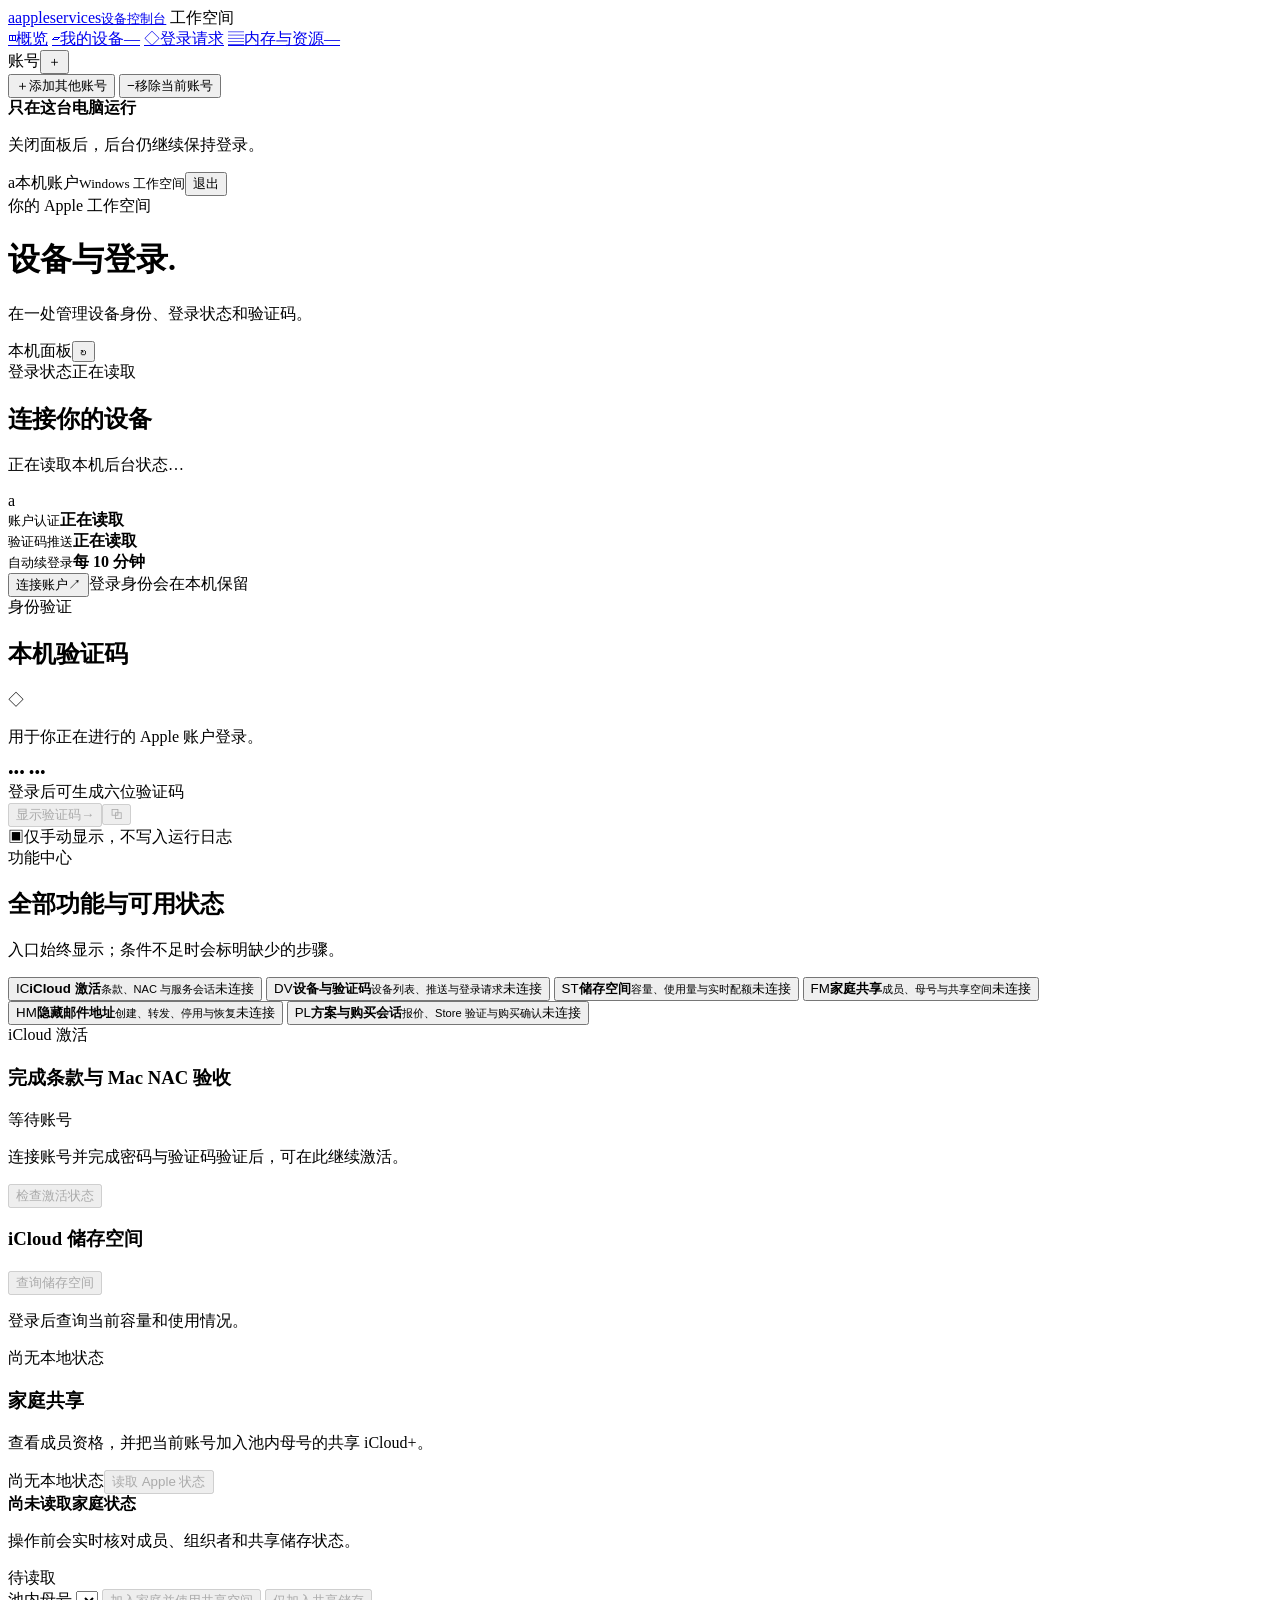
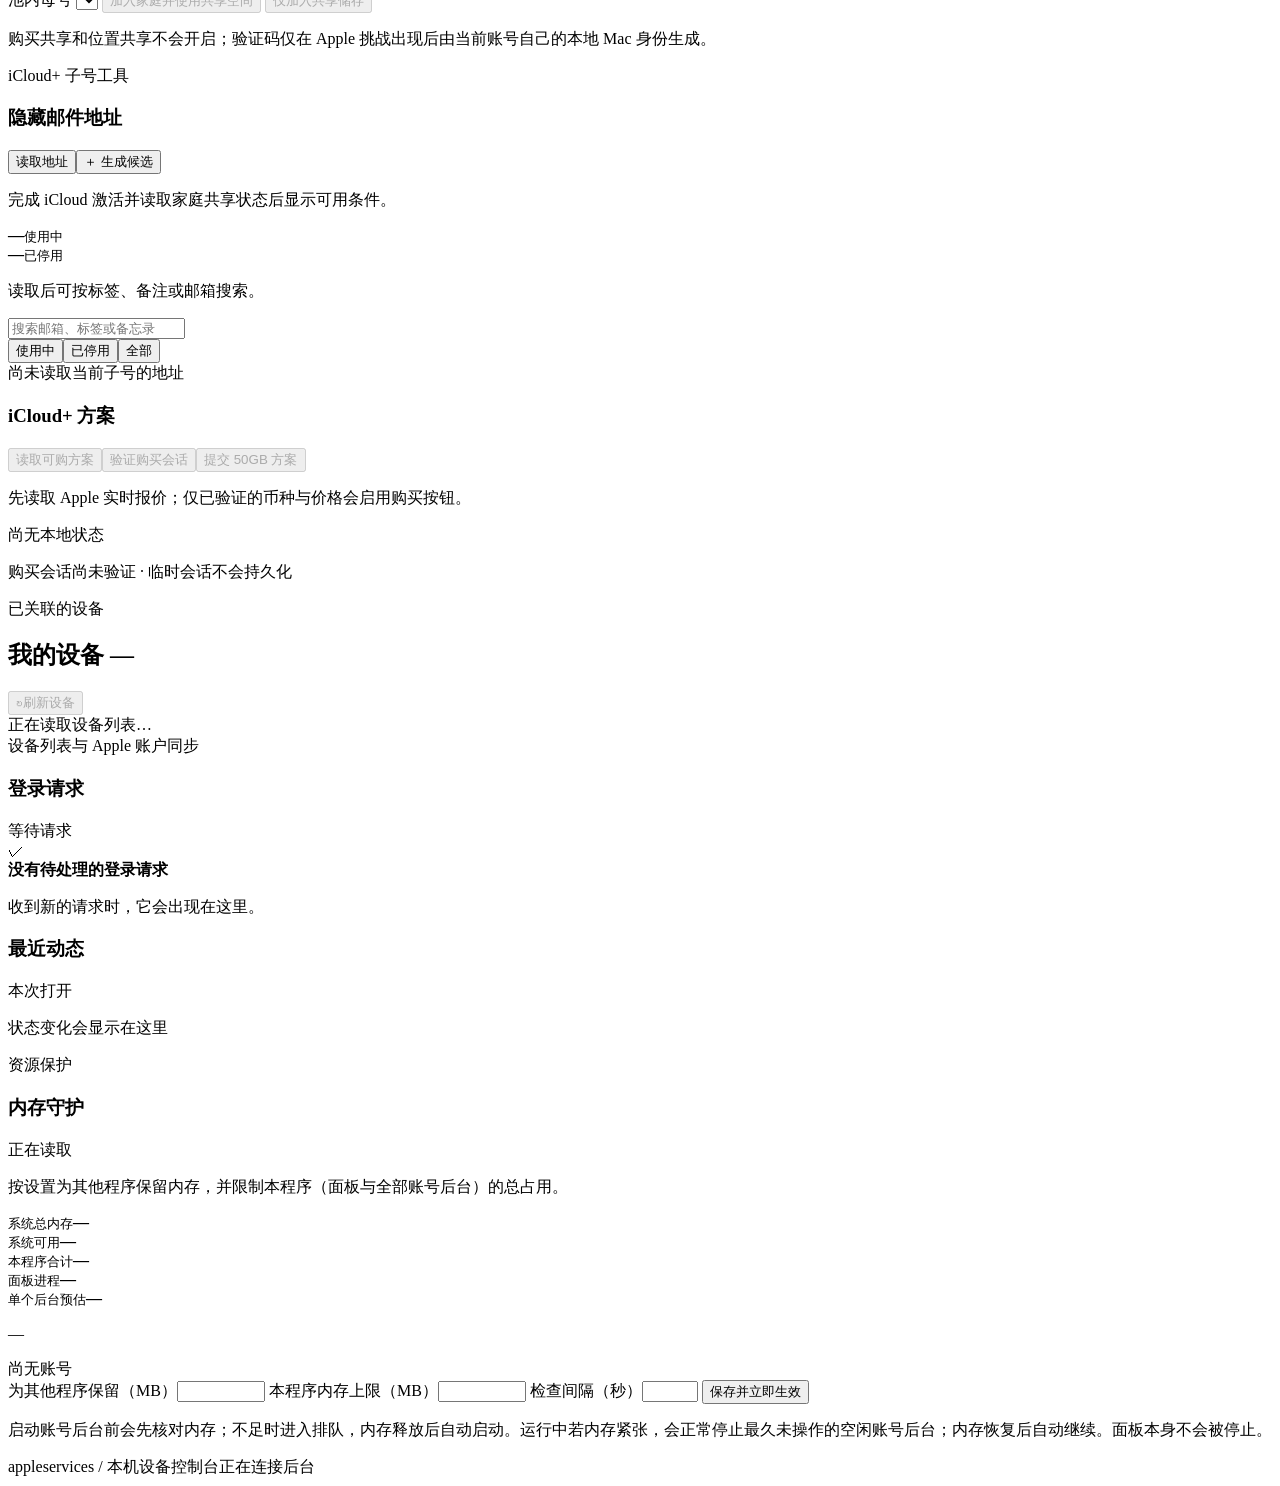
==== internal/dashboard/web/index.html @ 351e4c9a "Initial source release" ====
<!doctype html>
<html lang="zh-CN">
<head>
  <meta charset="utf-8">
  <meta name="viewport" content="width=device-width,initial-scale=1">
  <meta name="app-token" content="__APP_TOKEN__">
  <meta name="auth-token" content="__AUTH_TOKEN__">
  <title>appleservices · 设备控制台</title>
  <link rel="stylesheet" href="/app.css">
  <script src="/app.js" defer></script>
</head>
<body>
<aside class="sidebar">
  <a class="brand" href="#"><span class="brand-icon">a<span></span></span><span>appleservices<small>设备控制台</small></span></a>
  <span class="nav-label">工作空间</span>
  <nav>
    <a href="#overview" class="nav-item selected"><span class="nav-icon">◫</span>概览<span class="nav-marker"></span></a>
    <a href="#devices" class="nav-item"><span class="nav-icon">▱</span>我的设备<span class="nav-count" id="navCount">—</span></a>
    <a href="#requests" class="nav-item"><span class="nav-icon">◇</span>登录请求<span class="request-dot" id="requestDot" hidden></span></a>
    <a href="#memory" class="nav-item"><span class="nav-icon">▤</span>内存与资源<span class="nav-count" id="memoryNavState">—</span></a>
  </nav>
  <div class="account-switcher">
    <div class="account-switcher-head"><span class="nav-label">账号</span><button type="button" id="addAccountButton" title="添加账号">＋</button></div>
    <div id="accountList" class="account-list"></div>
    <button type="button" class="add-account-item" id="addAccountButtonSecondary"><span>＋</span>添加其他账号</button>
    <button type="button" class="add-account-item" id="removeAccountButton" title="只从列表移除，设备身份保留在磁盘上"><span>−</span>移除当前账号</button>
  </div>
  <div class="sidebar-note"><span class="small-orb"></span><strong>只在这台电脑运行</strong><p>关闭面板后，后台仍继续保持登录。</p></div>
  <div class="sidebar-bottom"><span class="avatar">a</span><span id="sidebarAccount">本机账户<small>Windows 工作空间</small></span><button type="button" class="sidebar-logout" id="logoutDashboard">退出</button></div>
</aside>
<main id="overview">
  <header class="page-header"><div><div class="eyebrow">你的 Apple 工作空间</div><h1>设备与登录<span class="heading-dot">.</span></h1><p>在一处管理设备身份、登录状态和验证码。</p></div><div class="header-actions"><span class="local-badge"><span></span>本机面板</span><button class="icon-button" id="reloadView" aria-label="刷新状态" title="刷新状态">↻</button></div></header>
  <div id="notice" class="notice" role="status" hidden></div>
  <section class="top-grid overview-only">
    <article class="session-card">
      <div class="session-top"><span class="card-kicker">登录状态</span><span class="status-badge" id="statusBadge"><i></i>正在读取</span></div>
      <div class="session-body"><div><h2 id="sessionTitle">连接你的设备</h2><p id="sessionDescription">正在读取本机后台状态…</p><span class="account-tag" id="accountTag" hidden></span></div><div class="computer-art" aria-hidden="true"><div class="computer-screen"><div class="screen-gradient"></div><span class="screen-mark">a</span></div><div class="computer-base"></div><div class="computer-shadow"></div></div></div>
      <div class="session-metrics"><div><span class="metric-dot" id="authDot"></span><div><small>账户认证</small><strong id="authState">正在读取</strong></div></div><div><span class="metric-dot" id="pushDot"></span><div><small>验证码推送</small><strong id="pushState">正在读取</strong></div></div><div><span class="metric-dot" id="renewDot"></span><div><small>自动续登录</small><strong id="renewState">每 10 分钟</strong></div></div></div>
      <div class="session-actions"><button class="button button-light" id="startButton">连接账户<span>↗</span></button><button class="button button-light" id="renewButton" hidden>验证 Apple 账户<span>✓</span></button><button class="quiet-button" id="stopButton" hidden>停止后台</button><span class="session-hint" id="sessionHint">登录身份会在本机保留</span></div>
    </article>
    <article class="code-card"><div class="card-title-row"><div><span class="card-kicker dark">身份验证</span><h2>本机验证码</h2></div><span class="shield-icon">◇</span></div><p class="card-description">用于你正在进行的 Apple 账户登录。</p><div class="code-display" id="codeDisplay" aria-live="polite">••• <span>•••</span></div><div class="code-detail" id="codeDetail">登录后可生成六位验证码</div><div class="code-actions"><button class="button button-primary" id="codeButton" disabled>显示验证码<span>→</span></button><button class="copy-button" id="copyButton" aria-label="复制验证码" title="复制验证码" disabled>⧉</button></div><div class="code-footer"><span class="lock-icon">▣</span>仅手动显示，不写入运行日志</div></article>
  </section>
  <div class="notice overview-only" id="capabilityNotice" role="status" hidden></div>
  <section class="verification-banner overview-only" id="smsPanel" hidden><div><span class="card-kicker dark">首次登录验证</span><h3>输入手机号收到的短信验证码</h3><p>验证码已发送到账户绑定的手机号。</p></div><form id="smsForm"><input id="smsCode" inputmode="numeric" autocomplete="one-time-code" pattern="[0-9]{6}" maxlength="6" placeholder="六位短信验证码" aria-label="六位短信验证码" required><button class="button button-primary" type="submit">验证并登录</button><button class="quiet-button dark-text" type="button" id="resendButton">重发短信</button></form></section>
  <section class="verification-banner overview-only" id="pairingPanel" hidden><div><span class="card-kicker dark">设备配对验证</span><h3>输入受信任设备显示的配对码</h3><p>项目通过 APS 和 GSA 完成证明交换，不启动官方客户端。</p></div><form id="pairingForm"><input id="pairingCode" inputmode="numeric" pattern="[0-9]{6}" maxlength="6" placeholder="六位配对码" aria-label="六位配对码" required><button class="button button-primary" type="submit">发送配对证明</button></form></section>
  <section class="feature-center overview-only" id="featureCenter">
    <div class="feature-center-head"><div><span class="section-kicker">功能中心</span><h2>全部功能与可用状态</h2></div><p>入口始终显示；条件不足时会标明缺少的步骤。</p></div>
    <div class="feature-grid">
      <button class="feature-tile" type="button" data-feature-target="activationCard"><span class="feature-symbol">IC</span><span><strong>iCloud 激活</strong><small>条款、NAC 与服务会话</small></span><span class="feature-tile-state locked" id="featureActivationStatus">未连接</span></button>
      <button class="feature-tile" type="button" data-feature-target="devices"><span class="feature-symbol">DV</span><span><strong>设备与验证码</strong><small>设备列表、推送与登录请求</small></span><span class="feature-tile-state locked" id="featureDeviceStatus">未连接</span></button>
      <button class="feature-tile" type="button" data-feature-target="storageCard"><span class="feature-symbol">ST</span><span><strong>储存空间</strong><small>容量、使用量与实时配额</small></span><span class="feature-tile-state locked" id="featureStorageStatus">未连接</span></button>
      <button class="feature-tile" type="button" data-feature-target="familyCard"><span class="feature-symbol">FM</span><span><strong>家庭共享</strong><small>成员、母号与共享空间</small></span><span class="feature-tile-state locked" id="featureFamilyStatus">未连接</span></button>
      <button class="feature-tile" type="button" data-feature-target="hmeCard"><span class="feature-symbol">HM</span><span><strong>隐藏邮件地址</strong><small>创建、转发、停用与恢复</small></span><span class="feature-tile-state locked" id="featureHMEStatus">未连接</span></button>
      <button class="feature-tile" type="button" data-feature-target="planCard"><span class="feature-symbol">PL</span><span><strong>方案与购买会话</strong><small>报价、Store 验证与购买确认</small></span><span class="feature-tile-state locked" id="featureStoreStatus">未连接</span></button>
    </div>
  </section>
  <section class="request-card overview-only feature-locked" id="activationCard"><div class="card-title-row"><div><span class="card-kicker">iCloud 激活</span><h3>完成条款与 Mac NAC 验收</h3></div><span class="subtle-tag" id="activationState">等待账号</span></div><p id="activationSummary" class="card-description">连接账号并完成密码与验证码验证后，可在此继续激活。</p><p id="activationVersions" class="cache-note" hidden></p><div class="commerce-actions"><a class="text-button" id="activationICloudTerms" target="_blank" rel="noopener" hidden>查看 iCloud 条款 ↗</a><a class="text-button" id="activationMediaTerms" target="_blank" rel="noopener" hidden>查看媒体服务条款 ↗</a><button class="text-button" id="activationCheckButton" disabled>检查激活状态</button><button class="button button-primary" id="activationAcceptButton" hidden>同意条款并继续激活</button></div></section>
  <section class="request-card overview-only" id="storageCard"><div class="card-title-row"><h3>iCloud 储存空间</h3><button class="text-button" id="storageButton" disabled>查询储存空间</button></div><p id="storageSummary" class="card-description">登录后查询当前容量和使用情况。</p><p id="storageCacheNote" class="cache-note">尚无本地状态</p></section>
  <section class="request-card overview-only family-card" id="familyCard">
    <div class="card-title-row"><div><h3>家庭共享</h3><p class="card-description">查看成员资格，并把当前账号加入池内母号的共享 iCloud+。</p></div><div class="family-head-actions"><span id="familyCacheNote">尚无本地状态</span><button class="text-button" id="familyRefreshButton" disabled>读取 Apple 状态</button></div></div>
    <div class="family-status" id="familyStatus"><span class="family-state-dot"></span><div class="family-status-copy"><strong id="familySummary">尚未读取家庭状态</strong><p id="familyDetail">操作前会实时核对成员、组织者和共享储存状态。</p></div><span class="family-status-chip" id="familyStatusChip">待读取</span></div>
    <div class="family-map" id="familyMap" hidden>
      <div class="family-node family-node-organizer"><span class="family-crown">★</span><div><small>家庭母号</small><strong id="familyOrganizerName">—</strong></div></div>
      <div class="family-link"><span></span><small>共享 iCloud+</small><b>→</b></div>
      <div class="family-node family-node-current"><span class="family-avatar" id="familyCurrentAvatar">A</span><div><small>当前账号</small><strong id="familyCurrentName">—</strong></div></div>
    </div>
    <div class="family-metrics" id="familyMetrics" hidden>
      <div><small>家庭成员</small><strong id="familyMemberCount">—</strong></div>
      <div><small>当前角色</small><strong id="familyRole">—</strong></div>
      <div><small>共享储存</small><strong id="familyStorageState">—</strong></div>
      <div><small>共享容量</small><strong id="familyStorageBytes">—</strong></div>
    </div>
    <div class="family-controls" id="familyControls">
      <label for="familyOrganizer">池内母号</label>
      <select id="familyOrganizer" aria-label="池内母号"></select>
      <button class="button button-primary" id="familyAddButton" disabled>加入家庭并使用共享空间</button>
      <button class="button button-light" id="familyJoinStorageButton" disabled>仅加入共享储存</button>
    </div>
    <div class="family-remove-controls" id="familyRemoveControls" hidden>
      <div><strong>成员管理</strong><small>从当前家庭移出一个池内普通成员</small></div>
      <select id="familyRemoveMember" aria-label="要移出的家庭成员"></select>
      <button class="button button-danger" id="familyRemoveButton" disabled>移出家庭</button>
    </div>
    <p class="family-safety" id="familySafety">购买共享和位置共享不会开启；验证码仅在 Apple 挑战出现后由当前账号自己的本地 Mac 身份生成。</p>
  </section>
  <section class="request-card overview-only hme-card feature-locked" id="hmeCard">
    <div class="card-title-row"><div><span class="card-kicker">iCloud+ 子号工具</span><h3>隐藏邮件地址</h3></div><div class="commerce-actions"><button class="text-button" id="hmeListButton">读取地址</button><button class="text-button hme-create-button" id="hmeGenerateButton">＋ 生成候选</button></div></div>
    <p class="feature-prerequisite" id="hmeAvailability">完成 iCloud 激活并读取家庭共享状态后显示可用条件。</p>
    <div class="hme-summary"><div><strong id="hmeActiveCount">—</strong><small>使用中</small></div><div><strong id="hmeInactiveCount">—</strong><small>已停用</small></div><p id="hmeSummary">读取后可按标签、备注或邮箱搜索。</p></div>
    <div class="hme-forward-settings" id="hmeForwardSettings" hidden><div><small>所有隐私邮箱统一转发到</small><strong id="hmeForwardCurrent">—</strong><p id="hmeForwardHint">Apple 只允许选择已关联并验证的账户邮箱。</p></div><select id="hmeForwardSelect" aria-label="默认转发邮箱"></select><button class="button button-light" id="hmeForwardButton" disabled>保存转发目标</button><a class="text-button" href="https://account.apple.com/account/manage/section/signin-and-security" target="_blank" rel="noopener">管理账户邮箱 ↗</a></div>
    <div class="hme-reachable" id="hmeReachablePanel" hidden><div><small>协议添加可联系邮箱</small><strong>添加并验证后自动切换全部隐私邮箱</strong></div><input id="hmeReachableEmail" type="email" maxlength="254" autocomplete="off" placeholder="目标转发邮箱" aria-label="要添加的账户邮箱"><button class="button button-light" id="hmeReachableStartButton" disabled>发送邮箱验证码</button><form id="hmeReachableCodeForm" hidden><input id="hmeReachableCode" inputmode="numeric" autocomplete="one-time-code" pattern="[0-9]{4,8}" maxlength="8" placeholder="邮箱验证码" aria-label="目标邮箱验证码" required><button class="button button-primary" type="submit">验证并切换</button></form></div>
    <div class="hme-candidate" id="hmeCandidatePanel" hidden><div><small>Apple 候选地址</small><strong id="hmeCandidateAddress">—</strong></div><input id="hmeCreateLabel" maxlength="128" placeholder="标签" aria-label="新地址标签"><input id="hmeCreateNote" maxlength="1024" placeholder="备忘录（可选）" aria-label="新地址备忘录"><button class="button button-primary" id="hmeReserveButton">确认创建</button><button class="icon-button" id="hmeCancelCandidate" title="取消候选" aria-label="取消候选">×</button></div>
    <div class="hme-toolbar"><input id="hmeSearch" type="search" placeholder="搜索邮箱、标签或备忘录" aria-label="搜索隐藏邮件地址"><div class="hme-segments" role="group" aria-label="邮箱状态"><button class="active" data-hme-filter="active">使用中</button><button data-hme-filter="inactive">已停用</button><button data-hme-filter="all">全部</button></div></div>
    <div class="hme-list" id="hmeList"><div class="hme-empty">尚未读取当前子号的地址</div></div>
    <button class="text-button hme-more" id="hmeMoreButton" hidden>显示更多</button>
  </section>
  <section class="request-card overview-only" id="planCard"><div class="card-title-row"><h3>iCloud+ 方案</h3><div class="commerce-actions"><button class="text-button" id="planButton" disabled>读取可购方案</button><button class="text-button" id="storeAuthButton" disabled>验证购买会话</button><button class="text-button" id="purchaseButton" disabled>提交 50GB 方案</button></div></div><p id="planSummary" class="card-description">先读取 Apple 实时报价；仅已验证的币种与价格会启用购买按钮。</p><p id="planCacheNote" class="cache-note">尚无本地状态</p><p id="storeAuthSummary" class="card-description">购买会话尚未验证 · 临时会话不会持久化</p><form id="storeAuthForm" hidden><input id="storeCode" inputmode="numeric" autocomplete="one-time-code" pattern="[0-9]{6}" maxlength="6" placeholder="Apple Store 六位验证码" aria-label="Apple Store 六位验证码" required><button class="text-button" type="submit">完成购买会话验证</button></form><div id="planList" class="plan-list"></div></section>
  <section id="devices" class="devices-section"><div class="section-heading"><div><span class="section-kicker">已关联的设备</span><h2>我的设备 <span id="deviceCount">—</span></h2></div><button class="text-button" id="devicesButton" disabled>↻<span>刷新设备</span></button></div><div class="device-grid" id="deviceGrid"><div class="empty-state">正在读取设备列表…</div></div><div class="section-footnote"><span class="footnote-dot"></span><span id="deviceUpdate">设备列表与 Apple 账户同步</span></div></section>
  <section class="lower-grid"><article class="request-card" id="requests"><div class="card-title-row"><h3>登录请求</h3><span class="subtle-tag" id="requestTag">等待请求</span></div><div class="request-content" id="requestContent"><span class="request-symbol">✓</span><div><strong id="requestTitle">没有待处理的登录请求</strong><p id="requestText">收到新的请求时，它会出现在这里。</p></div></div><div class="request-actions" id="requestActions" hidden><button class="button button-primary" id="allowButton">允许并显示验证码</button><button class="button button-outline" id="denyButton">拒绝</button></div></article><article class="activity-card overview-activity"><div class="card-title-row"><h3>最近动态</h3><span class="subtle-label">本次打开</span></div><div id="activityList" class="activity-list"><p class="empty-activity">状态变化会显示在这里</p></div></article></section>
  <section class="request-card memory-section" id="memory">
    <div class="card-title-row"><div><span class="card-kicker">资源保护</span><h3>内存守护</h3></div><span class="subtle-tag" id="memoryStateTag">正在读取</span></div>
    <p class="card-description" id="memorySummary">按设置为其他程序保留内存，并限制本程序（面板与全部账号后台）的总占用。</p>
    <div class="memory-metrics">
      <div><small>系统总内存</small><strong id="memSystemTotal">—</strong></div>
      <div><small>系统可用</small><strong id="memSystemAvailable">—</strong></div>
      <div><small>本程序合计</small><strong id="memAppTotal">—</strong></div>
      <div><small>面板进程</small><strong id="memDashboard">—</strong></div>
      <div><small>单个后台预估</small><strong id="memEstimate">—</strong></div>
    </div>
    <div class="memory-bar" aria-hidden="true"><span id="memAppBar"></span></div>
    <p class="cache-note" id="memorySource">—</p>
    <div class="memory-accounts" id="memoryAccounts"><div class="hme-empty">尚无账号</div></div>
    <form id="memorySettingsForm" class="memory-settings">
      <label><span>为其他程序保留（MB）</span><input id="memReserve" type="number" min="0" max="1048576" step="64" required></label>
      <label><span>本程序内存上限（MB）</span><input id="memMaxApp" type="number" min="128" max="1048576" step="64" required></label>
      <label><span>检查间隔（秒）</span><input id="memInterval" type="number" min="1" max="300" step="1" required></label>
      <button class="button button-primary" type="submit" id="memSaveButton">保存并立即生效</button>
    </form>
    <p class="family-safety">启动账号后台前会先核对内存；不足时进入排队，内存释放后自动启动。运行中若内存紧张，会正常停止最久未操作的空闲账号后台；内存恢复后自动继续。面板本身不会被停止。</p>
  </section>
  <footer class="page-footer"><span>appleservices <span class="footer-separator">/</span> 本机设备控制台</span><span id="lastUpdated">正在连接后台</span></footer>
</main>
<dialog id="loginDialog"><form id="loginForm" class="dialog-form" novalidate><div class="dialog-top"><span class="dialog-icon">a</span><button class="dialog-close" type="button" id="closeLogin" aria-label="关闭">×</button></div><div class="eyebrow">恢复你的工作空间</div><h2>连接 Apple 账户</h2><p id="loginDescription">可粘贴一行导入格式，或分开填写账号信息。账号密码和设备码链接会加密保存。</p><label for="accountImport">一行导入（可选）</label><input id="accountImport" type="password" autocomplete="off" placeholder="账号----密码----设备码接收链接"><div class="dialog-separator"><span>或分开填写</span></div><label for="appleID">Apple 账户</label><input id="appleID" name="apple_id" type="email" autocomplete="username" placeholder="你的账户邮箱"><label for="password">密码</label><input id="password" name="password" type="password" autocomplete="off" placeholder="输入账户密码"><label for="deviceCodeURL">设备码接收链接（可选）</label><input id="deviceCodeURL" type="password" inputmode="url" autocomplete="off" placeholder="https://.../getcode?id=..."><label for="twofactor">首次验证方式</label><select id="twofactor" name="twofactor"><option value="trusted-device">受信任设备验证码（推荐）</option><option value="sms">发送新的短信验证码</option><option value="sms-existing">使用已有短信码（不重新发送）</option><option value="circle">受信任设备配对</option></select><button class="button button-primary dialog-submit" id="loginSubmit" type="submit">登录并保持在线<span>→</span></button><button class="text-button danger-text" id="forgetCredentials" type="button" hidden>删除已保存的重连信息</button><div class="dialog-note" id="loginNote">密码和设备码链接使用服务器专用密钥加密，账号列表和日志不会保存明文。</div></form></dialog>
<dialog id="stopDialog"><div class="dialog-form"><div class="eyebrow">后台连接</div><h2>停止保持登录？</h2><p>暂停推送接收和自动续登录。已保存的设备身份与 Cookie 会保留。</p><div class="dialog-actions"><button class="button button-outline" id="cancelStop">继续在线</button><button class="button button-danger" id="confirmStop">停止后台</button></div></div></dialog>
<dialog id="hmeEditDialog"><form id="hmeEditForm" class="dialog-form"><div class="dialog-top"><span class="dialog-icon">@</span><button class="dialog-close" type="button" id="closeHMEEdit" aria-label="关闭">×</button></div><div class="eyebrow">隐藏邮件地址</div><h2>编辑地址信息</h2><p id="hmeEditAddress">—</p><label for="hmeEditLabel">标签</label><input id="hmeEditLabel" maxlength="128" required><label for="hmeEditNote">备忘录</label><input id="hmeEditNote" maxlength="1024"><button class="button button-primary dialog-submit" type="submit">存储更改</button></form></dialog>
</body>
</html>
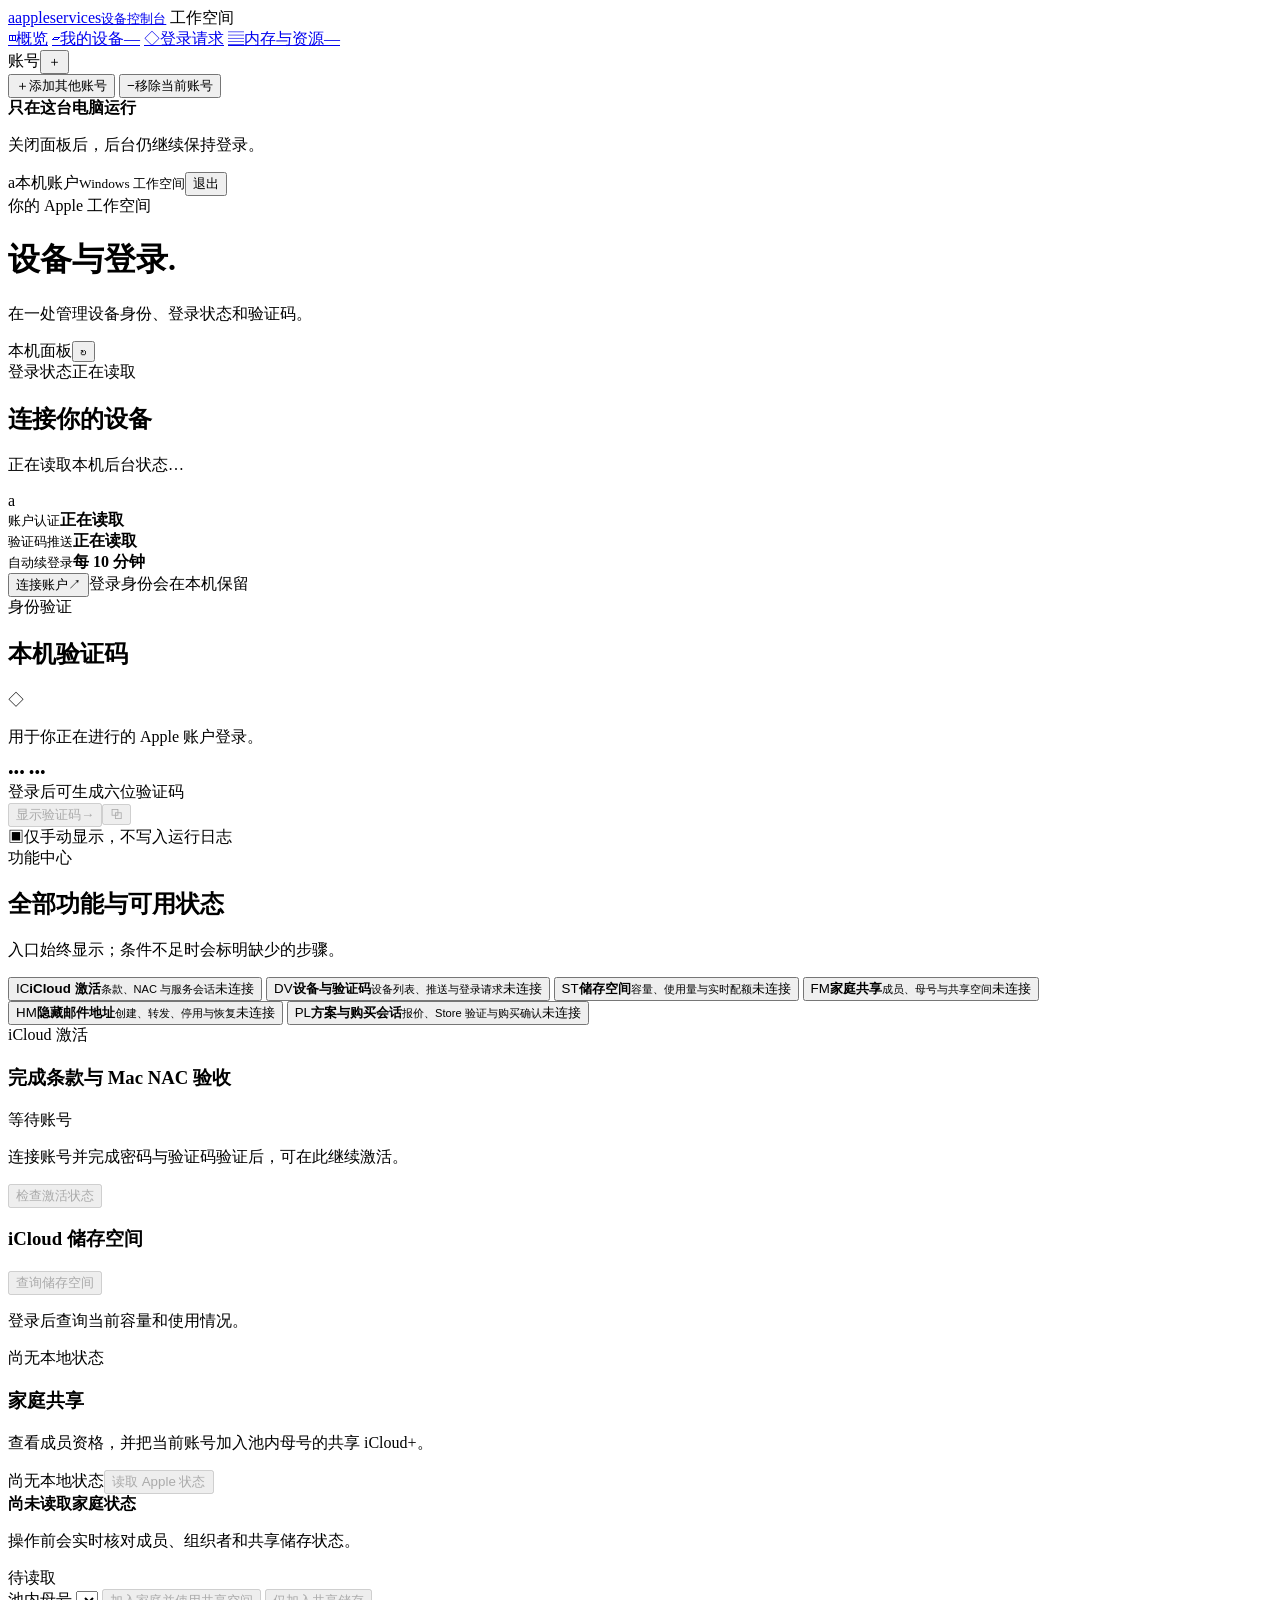
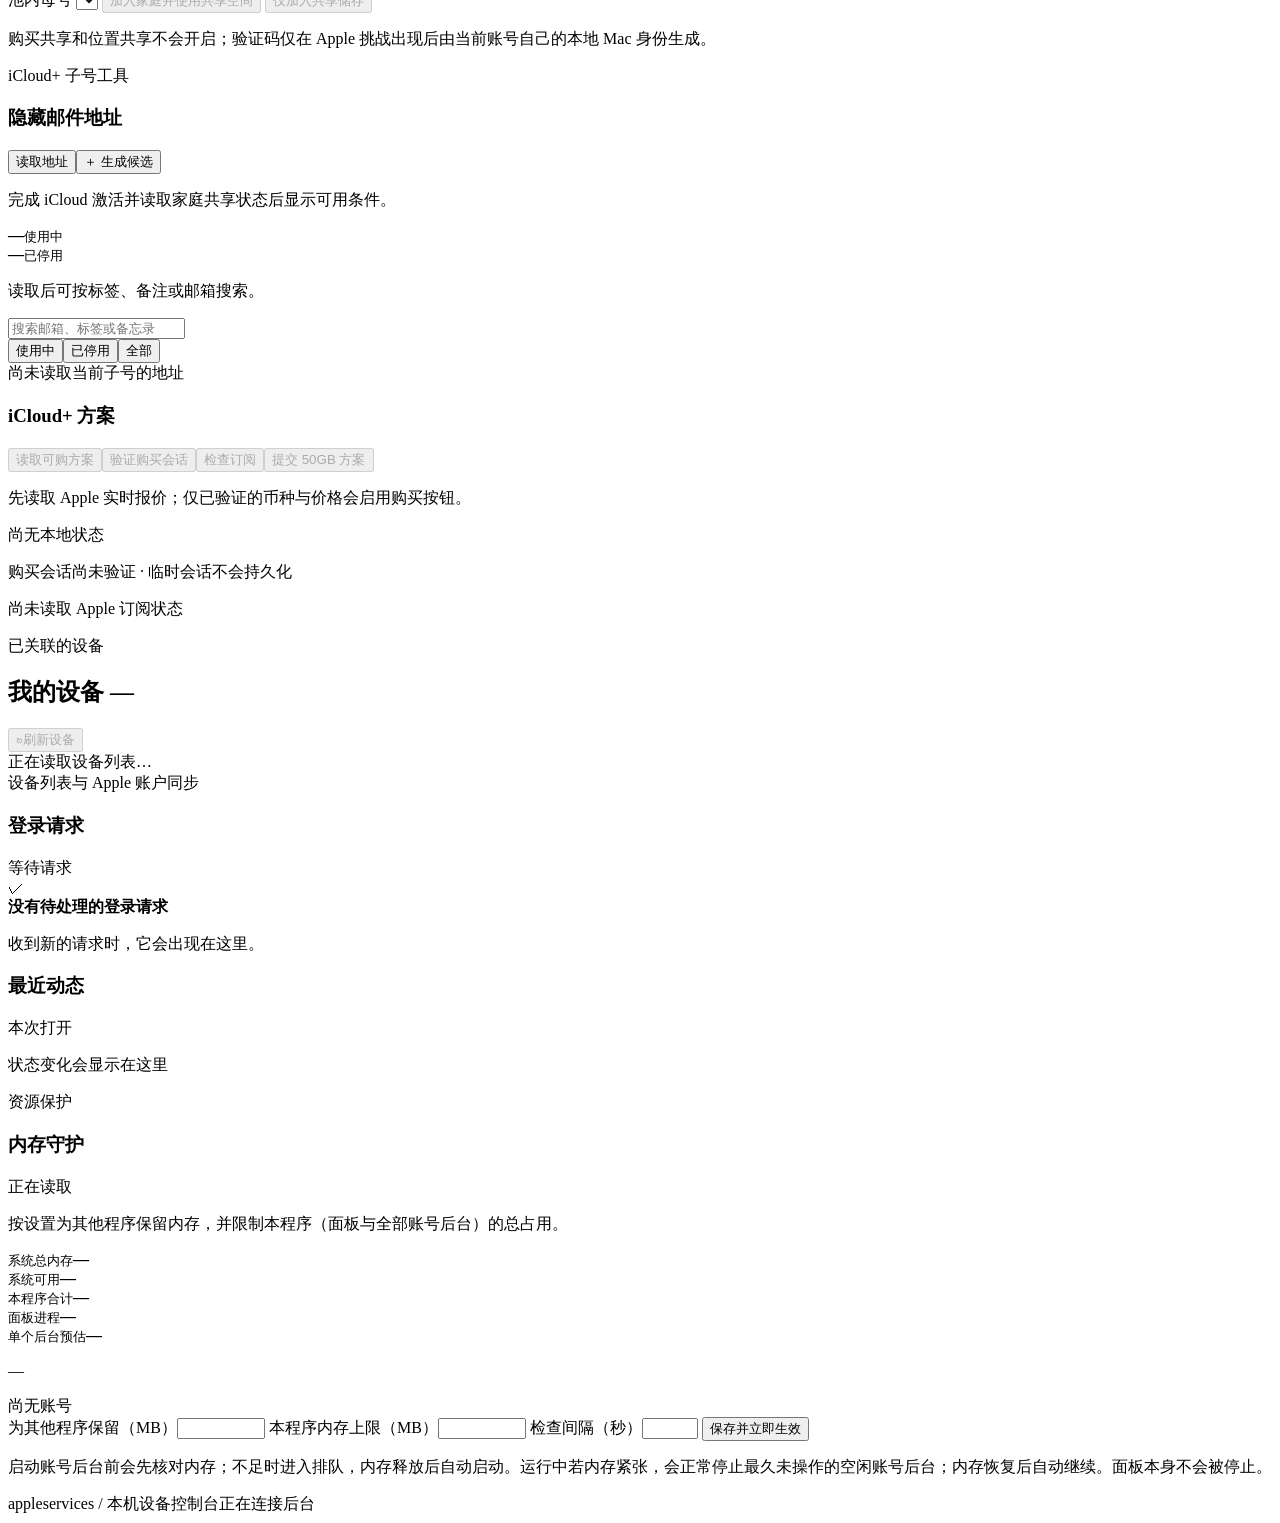
==== commit d72ce233: "Fix verified iCloud+ 50GB purchase flow" ====
--- a/internal/dashboard/web/index.html
+++ b/internal/dashboard/web/index.html
@@ -94,7 +94,7 @@
     <div class="hme-list" id="hmeList"><div class="hme-empty">尚未读取当前子号的地址</div></div>
     <button class="text-button hme-more" id="hmeMoreButton" hidden>显示更多</button>
   </section>
-  <section class="request-card overview-only" id="planCard"><div class="card-title-row"><h3>iCloud+ 方案</h3><div class="commerce-actions"><button class="text-button" id="planButton" disabled>读取可购方案</button><button class="text-button" id="storeAuthButton" disabled>验证购买会话</button><button class="text-button" id="purchaseButton" disabled>提交 50GB 方案</button></div></div><p id="planSummary" class="card-description">先读取 Apple 实时报价；仅已验证的币种与价格会启用购买按钮。</p><p id="planCacheNote" class="cache-note">尚无本地状态</p><p id="storeAuthSummary" class="card-description">购买会话尚未验证 · 临时会话不会持久化</p><form id="storeAuthForm" hidden><input id="storeCode" inputmode="numeric" autocomplete="one-time-code" pattern="[0-9]{6}" maxlength="6" placeholder="Apple Store 六位验证码" aria-label="Apple Store 六位验证码" required><button class="text-button" type="submit">完成购买会话验证</button></form><div id="planList" class="plan-list"></div></section>
+  <section class="request-card overview-only" id="planCard"><div class="card-title-row"><h3>iCloud+ 方案</h3><div class="commerce-actions"><button class="text-button" id="planButton" disabled>读取可购方案</button><button class="text-button" id="storeAuthButton" disabled>验证购买会话</button><button class="text-button" id="subscriptionButton" disabled>检查订阅</button><button class="text-button" id="purchaseButton" disabled>提交 50GB 方案</button></div></div><p id="planSummary" class="card-description">先读取 Apple 实时报价；仅已验证的币种与价格会启用购买按钮。</p><p id="planCacheNote" class="cache-note">尚无本地状态</p><p id="storeAuthSummary" class="card-description">购买会话尚未验证 · 临时会话不会持久化</p><p id="subscriptionSummary" class="card-description">尚未读取 Apple 订阅状态</p><form id="storeAuthForm" hidden><input id="storeCode" inputmode="numeric" autocomplete="one-time-code" pattern="[0-9]{6}" maxlength="6" placeholder="Apple Store 六位验证码" aria-label="Apple Store 六位验证码" required><button class="text-button" type="submit">完成购买会话验证</button></form><div id="planList" class="plan-list"></div></section>
   <section id="devices" class="devices-section"><div class="section-heading"><div><span class="section-kicker">已关联的设备</span><h2>我的设备 <span id="deviceCount">—</span></h2></div><button class="text-button" id="devicesButton" disabled>↻<span>刷新设备</span></button></div><div class="device-grid" id="deviceGrid"><div class="empty-state">正在读取设备列表…</div></div><div class="section-footnote"><span class="footnote-dot"></span><span id="deviceUpdate">设备列表与 Apple 账户同步</span></div></section>
   <section class="lower-grid"><article class="request-card" id="requests"><div class="card-title-row"><h3>登录请求</h3><span class="subtle-tag" id="requestTag">等待请求</span></div><div class="request-content" id="requestContent"><span class="request-symbol">✓</span><div><strong id="requestTitle">没有待处理的登录请求</strong><p id="requestText">收到新的请求时，它会出现在这里。</p></div></div><div class="request-actions" id="requestActions" hidden><button class="button button-primary" id="allowButton">允许并显示验证码</button><button class="button button-outline" id="denyButton">拒绝</button></div></article><article class="activity-card overview-activity"><div class="card-title-row"><h3>最近动态</h3><span class="subtle-label">本次打开</span></div><div id="activityList" class="activity-list"><p class="empty-activity">状态变化会显示在这里</p></div></article></section>
   <section class="request-card memory-section" id="memory">
